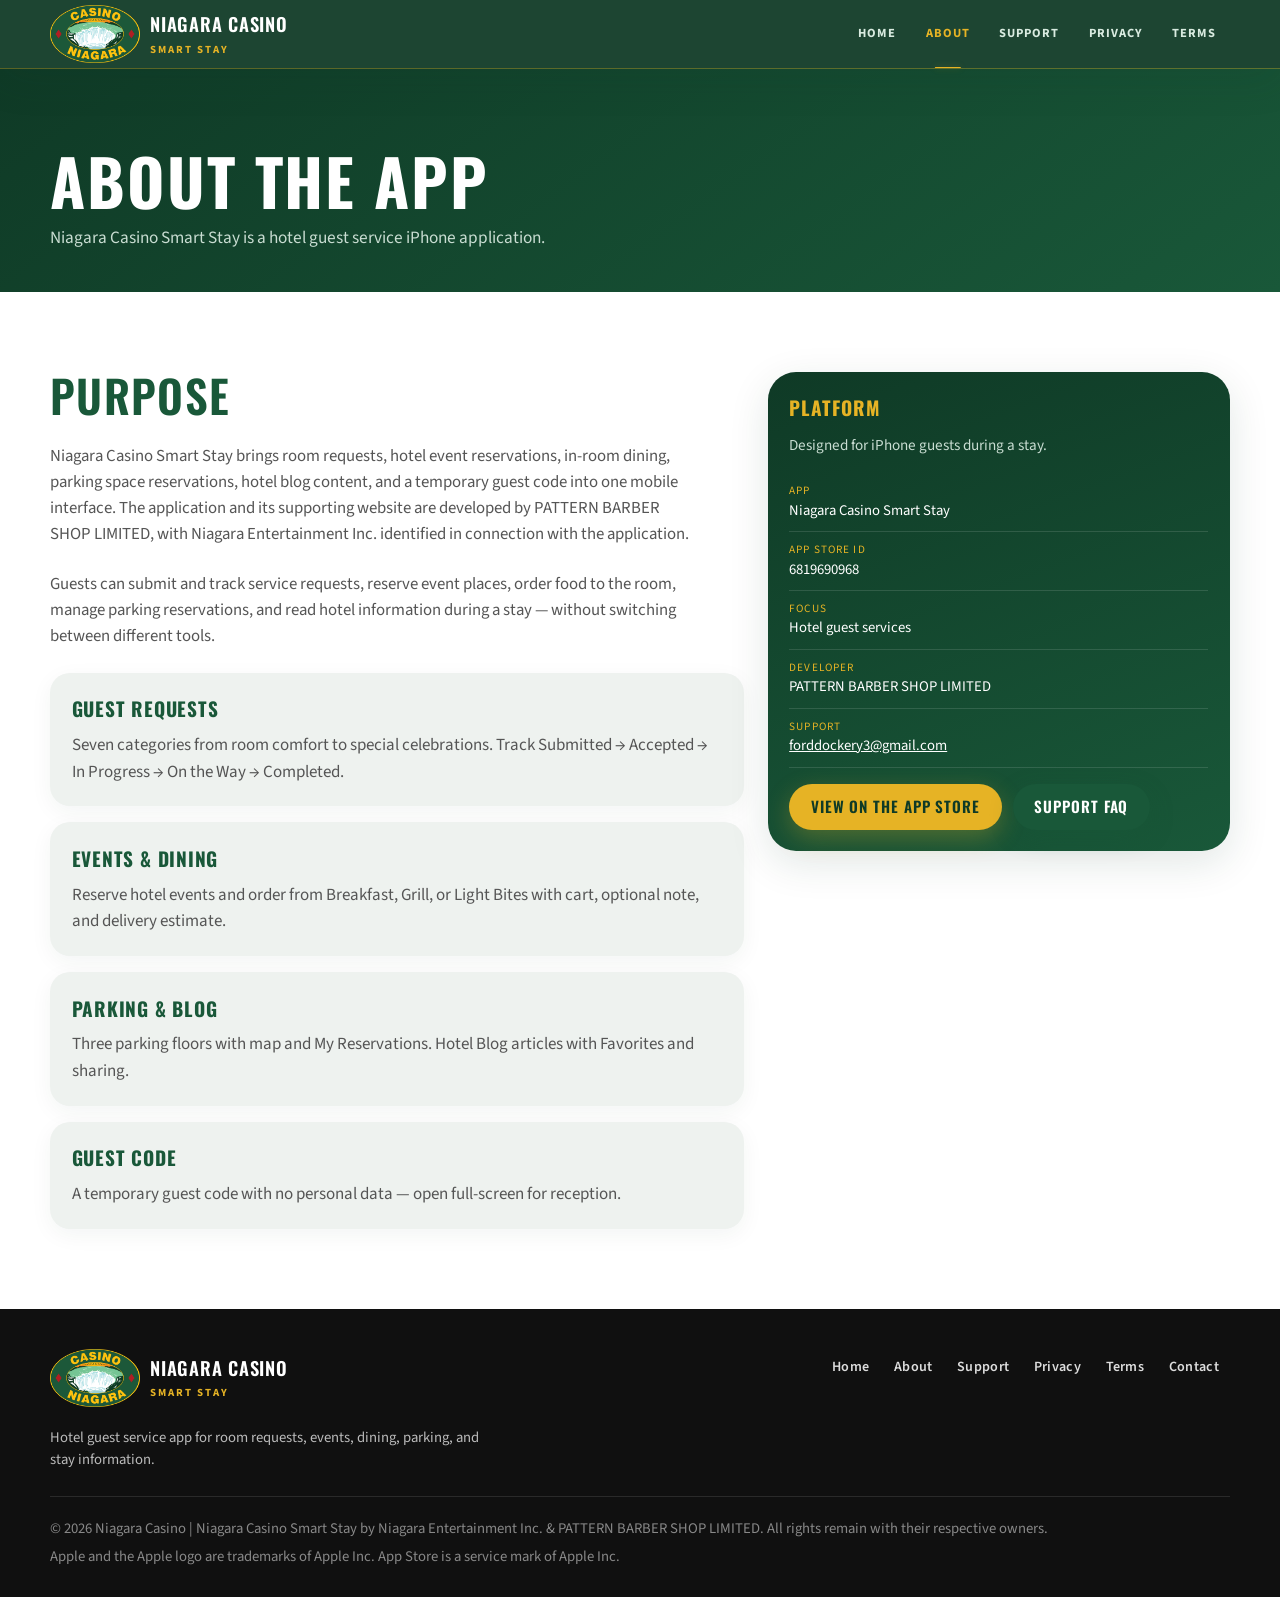
==== about/index.html @ 64c8ab22 "update Co-authored-by: Cursor <cursoragent@cursor.com>" ====
<!doctype html>
<html lang="en-CA">
<head>
  <meta charset="utf-8">
  <meta name="viewport" content="width=device-width, initial-scale=1">
  <title>About | Niagara Casino Smart Stay</title>
  <meta name="description" content="Niagara Casino Smart Stay is a hotel guest service iPhone app developed by PATTERN BARBER SHOP LIMITED.">
  <meta name="theme-color" content="#0f3a26">
  <link rel="icon" href="../assets/images/logo.png" type="image/png">
  <link rel="stylesheet" href="../assets/css/styles.css">
</head>
<body>
  <a class="skip" href="#content">Skip to content</a>
  <header class="mast">
    <div class="shell mast-inner">
      <a class="brand" href="../"><img src="../assets/images/logo.png" alt=""><span><b>Niagara Casino</b><small>Smart Stay</small></span></a>
      <button class="burger" type="button" aria-label="Open menu" aria-expanded="false" aria-controls="nav"><i></i></button>
      <nav class="menu" id="nav" aria-label="Primary">
        <ul>
          <li><a href="../">Home</a></li>
          <li><a href="./" aria-current="page">About</a></li>
          <li><a href="../support/">Support</a></li>
          <li><a href="../privacy/">Privacy</a></li>
          <li><a href="../terms/">Terms</a></li>
        </ul>
      </nav>
      <button class="shade" type="button" aria-label="Close menu" tabindex="-1"></button>
    </div>
  </header>
  <main id="content">
    <section class="page-banner">
      <div class="shell">
        <h1>About the app</h1>
        <p>Niagara Casino Smart Stay is a hotel guest service iPhone application.</p>
      </div>
    </section>
    <section class="block">
      <div class="shell cols-2">
        <div>
          <h2 class="lead-line">Purpose</h2>
          <p class="blurb">Niagara Casino Smart Stay brings room requests, hotel event reservations, in-room dining, parking space reservations, hotel blog content, and a temporary guest code into one mobile interface. The application and its supporting website are developed by PATTERN BARBER SHOP LIMITED, with Niagara Entertainment Inc. identified in connection with the application.</p>
          <p class="blurb">Guests can submit and track service requests, reserve event places, order food to the room, manage parking reservations, and read hotel information during a stay — without switching between different tools.</p>
          <div class="stack">
            <article class="panel"><h3>Guest Requests</h3><p>Seven categories from room comfort to special celebrations. Track Submitted → Accepted → In Progress → On the Way → Completed.</p></article>
            <article class="panel"><h3>Events &amp; dining</h3><p>Reserve hotel events and order from Breakfast, Grill, or Light Bites with cart, optional note, and delivery estimate.</p></article>
            <article class="panel"><h3>Parking &amp; blog</h3><p>Three parking floors with map and My Reservations. Hotel Blog articles with Favorites and sharing.</p></article>
            <article class="panel"><h3>Guest code</h3><p>A temporary guest code with no personal data — open full-screen for reception.</p></article>
          </div>
        </div>
        <aside class="sidebox">
          <h2>Platform</h2>
          <p>Designed for iPhone guests during a stay.</p>
          <ul class="facts">
            <li><span>App</span>Niagara Casino Smart Stay</li>
            <li><span>App Store ID</span>6819690968</li>
            <li><span>Focus</span>Hotel guest services</li>
            <li><span>Developer</span>PATTERN BARBER SHOP LIMITED</li>
            <li><span>Support</span><a href="mailto:forddockery3@gmail.com">forddockery3@gmail.com</a></li>
          </ul>
          <div class="cta-row">
            <a class="cta" href="https://apps.apple.com/us/app/niagara-casino-smart-stay/id6819690968" target="_blank" rel="noopener noreferrer">View on the App Store</a>
            <a class="cta dark" href="../support/">Support FAQ</a>
          </div>
        </aside>
      </div>
    </section>
  </main>
  <footer class="floor">
    <div class="shell">
      <div class="floor-grid">
        <div>
          <a class="brand" href="../"><img src="../assets/images/logo.png" alt=""><span><b>Niagara Casino</b><small>Smart Stay</small></span></a>
          <p>Hotel guest service app for room requests, events, dining, parking, and stay information.</p>
        </div>
        <ul>
          <li><a href="../">Home</a></li>
          <li><a href="./">About</a></li>
          <li><a href="../support/">Support</a></li>
          <li><a href="../privacy/">Privacy</a></li>
          <li><a href="../terms/">Terms</a></li>
          <li><a href="../contact/">Contact</a></li>
        </ul>
      </div>
      <div class="floor-legal">
        <p>© 2026 Niagara Casino | Niagara Casino Smart Stay by Niagara Entertainment Inc. &amp; PATTERN BARBER SHOP LIMITED. All rights remain with their respective owners.</p>
        <p>Apple and the Apple logo are trademarks of Apple Inc. App Store is a service mark of Apple Inc.</p>
      </div>
    </div>
  </footer>
  <script src="../assets/js/main.js" defer></script>
</body>
</html>
---- assets/css/styles.css ----
@import url("https://fonts.googleapis.com/css2?family=Oswald:wght@500;600;700&family=Source+Sans+3:wght@400;600;700&display=swap");

:root {
  --green: #195839;
  --green-deep: #0f3a26;
  --green-mid: #247a4d;
  --gold: #e6b325;
  --gold-hot: #f2c84a;
  --ink: #1a1a1a;
  --muted: #555;
  --paper: #fff;
  --fog: #eef2ef;
  --max: 1180px;
  --mast: 4.25rem;
  --r: 1.25rem;
  --r-lg: 1.75rem;
  --r-pill: 999px;
  --soft: 0 12px 40px rgba(15, 58, 38, 0.12);
  color-scheme: light;
}

*, *::before, *::after { box-sizing: border-box; }
html { scroll-behavior: smooth; }
body {
  margin: 0;
  min-width: 320px;
  background: var(--paper);
  color: var(--ink);
  font-family: "Source Sans 3", "Segoe UI", sans-serif;
  font-size: 17px;
  line-height: 1.55;
  -webkit-font-smoothing: antialiased;
}
body.menu-open { overflow: hidden; }
img { display: block; max-width: 100%; }
a { color: inherit; }
button { font: inherit; color: inherit; }

.skip {
  position: fixed; z-index: 40; top: .75rem; left: .75rem;
  padding: .7rem .9rem; transform: translateY(-160%);
  border-radius: var(--r-pill);
  background: var(--gold); color: var(--green-deep); font-weight: 700;
}
.skip:focus { transform: none; }
:focus-visible { outline: 3px solid var(--gold); outline-offset: 3px; border-radius: .5rem; }

.shell { width: min(calc(100% - 2rem), var(--max)); margin-inline: auto; }

/* Mast — thick green bar, links uppercase */
.mast {
  position: sticky; z-index: 30; top: 0;
  background: rgba(15, 58, 38, 0.94);
  -webkit-backdrop-filter: blur(14px);
  backdrop-filter: blur(14px);
  box-shadow: 0 1px 0 rgba(230, 179, 37, 0.35), var(--soft);
}
.mast-ink {
  position: absolute;
  left: 0;
  bottom: 0;
  z-index: 1;
  height: 1.5px;
  width: 0;
  border-radius: 999px;
  background: var(--gold);
  box-shadow: 0 0 6px rgba(230, 179, 37, 0.35);
  pointer-events: none;
  opacity: 0;
  transform: translateX(0);
  transition:
    transform .4s cubic-bezier(.22, 1, .36, 1),
    width .4s cubic-bezier(.22, 1, .36, 1),
    opacity .25s ease;
}
.mast-ink.is-on { opacity: 1; }
.mast-ink.is-snap { transition: none; }
.mast-inner {
  display: flex; min-height: var(--mast); align-items: center; justify-content: space-between; gap: 1rem;
}
.brand {
  display: inline-flex; align-items: center; gap: .65rem; text-decoration: none; color: #fff;
}
.brand img { width: auto; height: 58px; object-fit: contain; }
.brand b { font-family: Oswald, sans-serif; font-size: 1.15rem; font-weight: 600; letter-spacing: .04em; text-transform: uppercase; }
.brand small { display: block; margin-top: .1rem; color: var(--gold); font-size: .68rem; font-weight: 700; letter-spacing: .18em; text-transform: uppercase; }

.menu { display: flex; align-items: center; gap: .35rem; }
.menu ul { display: flex; margin: 0; padding: 0; list-style: none; gap: .15rem; }
.menu a {
  display: inline-flex; min-height: 42px; align-items: center; padding: .35rem .85rem;
  border-radius: var(--r-pill);
  color: #d9ebe0; font-size: .78rem; font-weight: 700; letter-spacing: .08em; text-transform: uppercase; text-decoration: none;
  transition: background .2s ease, color .2s ease;
}
.menu a:hover,
.menu a:focus-visible { background: rgba(255,255,255,.08); color: var(--gold); }
.menu a[aria-current="page"] {
  background: transparent;
  color: var(--gold);
}
.menu a[aria-current="page"]:hover,
.menu a[aria-current="page"]:focus-visible {
  background: rgba(255,255,255,.06);
  color: var(--gold-hot);
}
.menu:has(a:hover) a[aria-current="page"]:not(:hover),
.menu:has(a:focus-visible) a[aria-current="page"]:not(:focus-visible) {
  color: #d9ebe0;
  background: transparent;
}

.burger {
  display: none; width: 46px; height: 46px; place-items: center;
  border: 1px solid rgba(255,255,255,.35); border-radius: var(--r-pill); background: transparent; cursor: pointer;
}
.burger i, .burger i::before, .burger i::after {
  display: block; width: 18px; height: 2px; background: #fff;
}
.burger i { position: relative; }
.burger i::before, .burger i::after { position: absolute; left: 0; content: ""; }
.burger i::before { top: -6px; }
.burger i::after { top: 6px; }
.burger[aria-expanded="true"] i { background: transparent; }
.burger[aria-expanded="true"] i::before { top: 0; transform: rotate(45deg); }
.burger[aria-expanded="true"] i::after { top: 0; transform: rotate(-45deg); }
.shade { display: none; }

.cta {
  display: inline-flex; min-height: 46px; align-items: center; justify-content: center;
  padding: .7rem 1.35rem; border: 0; border-radius: var(--r-pill);
  background: var(--gold); color: var(--green-deep);
  box-shadow: 0 8px 24px rgba(230, 179, 37, 0.28);
  font-family: Oswald, sans-serif; font-size: .95rem; font-weight: 600; letter-spacing: .06em;
  text-transform: uppercase; text-decoration: none;
  transition: transform .2s ease, background .2s ease, box-shadow .2s ease;
}
.cta:hover { background: var(--gold-hot); transform: translateY(-1px); box-shadow: 0 12px 28px rgba(230, 179, 37, 0.35); }
.cta.line { background: transparent; border: 2px solid rgba(255,255,255,.85); color: #fff; box-shadow: none; }
.cta.line:hover { background: #fff; color: var(--green-deep); transform: translateY(-1px); }
.cta.dark { background: var(--green); color: #fff; box-shadow: 0 8px 24px rgba(25, 88, 57, 0.25); }
.cta.dark:hover { background: var(--green-mid); }

/* Billboard hero — full bleed photo, text on top */
.billboard {
  position: relative; isolation: isolate;
  min-height: min(78vh, 720px);
  display: grid; align-items: end;
  color: #fff;
  overflow: hidden;
}
.billboard-media {
  position: absolute; inset: 0; z-index: -2;
  background: var(--green-deep) center / cover no-repeat;
}
.billboard-media img { width: 100%; height: 100%; object-fit: cover; }
.billboard::after {
  position: absolute; inset: 0; z-index: -1; content: "";
  background: linear-gradient(180deg, rgba(15,58,38,.35) 0%, rgba(15,58,38,.88) 72%);
}
.billboard-copy { padding: clamp(3rem, 8vw, 6rem) 0 clamp(2.5rem, 6vw, 4rem); max-width: none; }
.billboard-grid {
  display: grid;
  grid-template-columns: minmax(0, 1.15fr) minmax(240px, 0.85fr);
  align-items: end;
  gap: clamp(1.5rem, 4vw, 3rem);
  padding: clamp(3rem, 8vw, 5.5rem) 0 clamp(2.2rem, 5vw, 3.5rem);
}
.billboard-grid .billboard-copy { padding: 0; max-width: 42rem; }
.billboard .tag {
  display: inline-block; margin: 0 0 1rem; padding: .4rem .9rem;
  border-radius: var(--r-pill);
  background: var(--gold); color: var(--green-deep);
  font-size: .72rem; font-weight: 800; letter-spacing: .14em; text-transform: uppercase;
}
.billboard h1 {
  margin: 0 0 1rem;
  font-family: Oswald, sans-serif;
  font-size: clamp(2.8rem, 8vw, 5.4rem);
  font-weight: 700; line-height: .95; letter-spacing: .02em; text-transform: uppercase;
}
.billboard p { margin: 0 0 1.5rem; max-width: 34rem; color: #e7f1eb; font-size: 1.12rem; }
.billboard .row,
.status-band .row,
.block.green .row,
.cta-row { display: flex; flex-wrap: wrap; gap: .7rem; }
.status-band .cta.line,
.block.green .cta.line {
  background: transparent;
  border: 2px solid rgba(255,255,255,.85);
  color: #fff;
  box-shadow: none;
}
.status-band .cta.line:hover,
.block.green .cta.line:hover { background: #fff; color: var(--green-deep); }
.billboard .meta { margin-top: 1.2rem; color: #b7cfc2; font-size: .85rem; letter-spacing: .04em; }

.phone-stage {
  display: grid; justify-items: center; align-self: center; margin: 0;
}
.phone {
  position: relative;
  width: min(280px, 68vw);
  padding: 11px;
  border-radius: 2.35rem;
  background: #0a0a0a;
  box-shadow:
    0 30px 60px rgba(0, 0, 0, 0.45),
    0 0 0 1px rgba(255, 255, 255, 0.12);
  transform: rotate(3deg);
}
.phone::before {
  position: absolute; z-index: 2; top: 18px; left: 50%;
  width: 72px; height: 18px;
  transform: translateX(-50%);
  border-radius: 999px; background: #050505; content: "";
}
.phone img {
  width: 100%; height: auto; display: block;
  border-radius: 1.85rem; background: #111;
}

/* Soft ticker cards */
.ticker {
  display: grid; grid-template-columns: repeat(3, 1fr); gap: .9rem;
  width: min(calc(100% - 2rem), var(--max));
  margin: -1.6rem auto 0; padding: 0;
  position: relative; z-index: 2;
}
.ticker li {
  list-style: none; margin: 0; padding: 1.35rem 1.1rem; text-align: center;
  border: 0; border-radius: var(--r-lg);
  background: linear-gradient(160deg, var(--green-mid), var(--green));
  color: #fff;
  box-shadow: var(--soft);
  transition: transform .35s ease, box-shadow .35s ease;
}
.ticker li:last-child { border-right: 0; }
.ticker li:hover {
  transform: translateY(-3px);
  box-shadow: 0 16px 36px rgba(15, 58, 38, 0.2);
}
.ticker strong {
  display: block; font-family: Oswald, sans-serif; font-size: clamp(1.8rem, 4vw, 2.6rem);
  font-weight: 700; letter-spacing: .04em; line-height: 1;
}
.ticker span { display: block; margin-top: .45rem; color: #c5e0d1; font-size: .85rem; }

/* Sections */
.block { padding: clamp(3rem, 7vw, 5rem) 0; }
.block.fog { background: var(--fog); }
.block.green {
  margin: 0 clamp(1rem, 4vw, 2rem) clamp(2rem, 5vw, 3rem);
  border-radius: var(--r-lg);
  background: linear-gradient(145deg, var(--green-deep), var(--green));
  color: #fff;
  box-shadow: var(--soft);
}
.lead-line {
  margin: 0 0 1.5rem;
  font-family: Oswald, sans-serif; font-size: clamp(1.8rem, 4vw, 2.8rem);
  font-weight: 600; letter-spacing: .03em; text-transform: uppercase; line-height: 1.05; color: var(--green);
}
.block.green .lead-line { color: var(--gold); }
.blurb { margin: 0 0 1.5rem; max-width: 40rem; color: var(--muted); font-size: 1.05rem; }
.block.green .blurb { color: #c9ddd2; }

/* Soft mosaic cards */
.mosaic {
  display: grid; grid-template-columns: repeat(3, 1fr); gap: 1rem;
  background: transparent; border: 0;
}
.mosaic article {
  display: flex; flex-direction: column; justify-content: space-between;
  min-height: 200px; padding: 1.45rem;
  border: 1px solid rgba(25, 88, 57, 0.1);
  border-radius: var(--r);
  background: #fff;
  box-shadow: 0 8px 28px rgba(15, 58, 38, 0.06);
  transition: transform .35s ease, box-shadow .35s ease, border-color .35s ease;
}
.mosaic article:nth-child(odd) { background: #f7faf8; }
.mosaic article:hover {
  transform: translateY(-4px);
  border-color: rgba(25, 88, 57, 0.22);
  box-shadow: 0 16px 36px rgba(15, 58, 38, 0.12);
}
.mosaic h3 {
  margin: 0 0 .6rem;
  font-family: Oswald, sans-serif; font-size: 1.35rem; font-weight: 600;
  letter-spacing: .04em; text-transform: uppercase; color: var(--green);
}
.mosaic p { margin: 0; color: var(--muted); font-size: .95rem; }
.mosaic a { color: var(--green); font-weight: 700; text-decoration: none; border-bottom: 1px solid transparent; transition: border-color .2s ease; }
.mosaic a:hover { border-bottom-color: var(--green); }

.alert {
  margin-top: 1.5rem; padding: 1.05rem 1.25rem;
  border: 1px solid #e8a0a0; border-radius: var(--r);
  background: #ffe8e8; color: #333; font-size: .95rem;
}
.alert a { color: var(--green); font-weight: 700; }

/* In-room dining spotlight */
.dining { background: var(--fog); }
.dining .blurb { max-width: 42rem; }
.dining-menus {
  display: grid;
  grid-template-columns: repeat(3, minmax(0, 1fr));
  gap: 1rem;
  margin: 0 0 2.25rem;
}
.dining-menus article {
  padding: 1.4rem 1.35rem;
  border-radius: var(--r);
  background: #fff;
  box-shadow: 0 8px 28px rgba(15, 58, 38, 0.06);
  transition: transform .35s ease, box-shadow .35s ease;
}
.dining-menus article:hover {
  transform: translateY(-3px);
  box-shadow: var(--soft);
}
.dining-menus span {
  display: inline-block;
  margin-bottom: .7rem;
  color: var(--gold);
  font-family: Oswald, sans-serif;
  font-size: .95rem;
  font-weight: 600;
  letter-spacing: .08em;
}
.dining-menus h3 {
  margin: 0 0 .55rem;
  font-family: Oswald, sans-serif;
  font-size: 1.2rem;
  font-weight: 600;
  letter-spacing: .03em;
  text-transform: uppercase;
  color: var(--green);
  line-height: 1.15;
}
.dining-menus p { margin: 0; color: var(--muted); font-size: .95rem; }
.dining-sub {
  margin: 0 0 1rem;
  font-family: Oswald, sans-serif;
  font-size: 1.15rem;
  font-weight: 600;
  letter-spacing: .04em;
  text-transform: uppercase;
  color: var(--green);
}
.dining-steps {
  display: grid;
  grid-template-columns: repeat(4, minmax(0, 1fr));
  gap: .85rem;
  margin: 0 0 1.75rem;
  padding: 0;
  list-style: none;
}
.dining-steps li {
  display: grid;
  gap: .4rem;
  align-content: start;
  padding: 1.15rem;
  border-radius: var(--r);
  background: #fff;
  box-shadow: 0 8px 28px rgba(15, 58, 38, 0.05);
}
.dining-steps span {
  display: inline-grid;
  place-items: center;
  width: 1.85rem;
  height: 1.85rem;
  border-radius: 999px;
  background: var(--green);
  color: #fff;
  font-family: Oswald, sans-serif;
  font-size: .9rem;
  font-weight: 600;
}
.dining-steps b {
  font-size: .95rem;
  font-weight: 700;
  color: var(--ink);
}
.dining-steps p {
  margin: 0;
  color: var(--muted);
  font-size: .88rem;
}
.dining-summary {
  display: grid;
  grid-template-columns: repeat(3, minmax(0, 1fr));
  gap: .85rem;
  padding: 1.15rem;
  border-radius: var(--r-lg);
  background: linear-gradient(145deg, var(--green-deep), var(--green));
  color: #fff;
  box-shadow: var(--soft);
}
.dining-summary div {
  padding: .65rem .75rem;
  border-radius: var(--r);
  background: rgba(255,255,255,.1);
}
.dining-summary span {
  display: block;
  margin-bottom: .25rem;
  color: #b7cfc2;
  font-size: .75rem;
  font-weight: 700;
  letter-spacing: .08em;
  text-transform: uppercase;
}
.dining-summary strong {
  font-size: .98rem;
  font-weight: 700;
}

/* Request status band */
.status-band {
  margin: 0 auto clamp(2rem, 5vw, 3.5rem);
  width: min(calc(100% - 2rem), var(--max));
  padding: clamp(1.75rem, 4vw, 2.75rem);
  border-radius: var(--r-lg);
  background: linear-gradient(145deg, var(--green-mid), var(--green));
  color: #fff;
  box-shadow: var(--soft);
}
.status-head { max-width: 40rem; margin-bottom: 1.5rem; }
.status-head h2 {
  margin: 0 0 .65rem;
  font-family: Oswald, sans-serif;
  font-size: clamp(1.8rem, 3.5vw, 2.5rem);
  font-weight: 600;
  letter-spacing: .04em;
  text-transform: uppercase;
  line-height: 1.05;
}
.status-head p { margin: 0; color: #d5e8dc; }
.status-flow {
  display: grid;
  grid-template-columns: repeat(5, minmax(0, 1fr));
  gap: .75rem;
  margin: 0 0 1.5rem;
  padding: 0;
  list-style: none;
}
.status-flow li {
  display: grid;
  gap: .55rem;
  justify-items: start;
  padding: 1rem;
  border-radius: var(--r);
  background: rgba(255,255,255,.1);
  transition: transform .35s ease, background .35s ease;
}
.status-flow li:hover {
  transform: translateY(-2px);
  background: rgba(255,255,255,.16);
}
.status-flow span {
  display: inline-grid;
  place-items: center;
  width: 1.85rem;
  height: 1.85rem;
  border-radius: 999px;
  background: var(--gold);
  color: var(--ink);
  font-family: Oswald, sans-serif;
  font-size: .9rem;
  font-weight: 600;
}
.status-flow b {
  font-size: .92rem;
  font-weight: 700;
  letter-spacing: .02em;
}
.status-band .cta { background: var(--gold); color: var(--ink); }
.status-band .cta:hover { filter: brightness(1.05); }
.mark-box { display: flex; align-items: center; min-height: 72px; padding: .9rem 1rem; border-radius: var(--r); background: #fff; }
.mark-box img { width: min(100%, 280px); height: auto; }
.tiny { color: #a9c7b6; font-size: .78rem; }

/* Footer */
.floor {
  padding: 2.5rem 0 1.5rem; background: #101010; color: #bbb;
}
.floor-grid { display: grid; grid-template-columns: 1.2fr 1fr; gap: 2rem; margin-bottom: 1.5rem; align-items: start; }
.floor .brand b { color: #fff; }
.floor p { margin: .7rem 0 0; max-width: 28rem; font-size: .92rem; }
.floor ul {
  display: flex; flex-wrap: wrap; align-items: center; justify-content: flex-end;
  gap: .15rem .15rem; margin: 0; padding: 0; list-style: none;
}
.floor a {
  display: inline-flex; min-height: 38px; align-items: center;
  color: #ddd; text-decoration: none; font-size: .88rem;
}
.floor ul a {
  padding: .2rem .7rem;
  border-radius: var(--r-pill);
  font-weight: 600;
  letter-spacing: .02em;
  transition: color .2s ease, background .2s ease;
}
.floor ul a:hover { color: var(--gold); background: rgba(255,255,255,.06); }
.floor .brand:hover { color: #fff; }
.floor-legal { padding-top: 1rem; border-top: 1px solid #2a2a2a; font-size: .75rem; color: #888; }
.floor-legal p { margin: .3rem 0; max-width: none; }

/* Inner pages */
.page-banner {
  background: linear-gradient(145deg, var(--green-deep), var(--green));
  color: #fff; padding: clamp(3rem, 8vw, 5rem) 0 2.5rem;
  border-bottom: 0;
}
.page-banner h1 {
  margin: 0 0 .8rem; font-family: Oswald, sans-serif;
  font-size: clamp(2.4rem, 6vw, 4rem); font-weight: 700; letter-spacing: .03em; text-transform: uppercase; line-height: 1;
}
.page-banner p { margin: 0; max-width: 38rem; color: #c9ddd2; font-size: 1.08rem; }

.stack { display: grid; gap: 1rem; }
.panel {
  padding: 1.35rem; border: 0; border-left: 0;
  border-radius: var(--r);
  background: var(--fog);
  box-shadow: 0 6px 22px rgba(15, 58, 38, 0.05);
}
.panel h3 {
  margin: 0 0 .5rem; font-family: Oswald, sans-serif; font-size: 1.2rem;
  letter-spacing: .04em; text-transform: uppercase; color: var(--green);
}
.panel p { margin: 0; color: var(--muted); }

.cols-2 { display: grid; grid-template-columns: 1.2fr .8fr; gap: 1.5rem; align-items: start; }
.sidebox {
  padding: 1.35rem;
  border-radius: var(--r-lg);
  background: linear-gradient(160deg, var(--green-deep), var(--green));
  color: #fff;
  box-shadow: var(--soft);
}
.sidebox h2 { margin: 0 0 .7rem; font-family: Oswald, sans-serif; font-size: 1.2rem; letter-spacing: .05em; text-transform: uppercase; color: var(--gold); }
.sidebox p { margin: 0 0 1rem; color: #c9ddd2; font-size: .95rem; }
.facts { margin: 0 0 1rem; padding: 0; list-style: none; }
.facts li { padding: .55rem 0; border-bottom: 1px solid rgba(255,255,255,.12); font-size: .92rem; }
.facts span { display: block; color: var(--gold); font-size: .7rem; letter-spacing: .1em; text-transform: uppercase; }
.facts a { color: #fff; overflow-wrap: anywhere; }

.faq details {
  margin-bottom: .65rem; padding: 0 1rem;
  border: 1px solid rgba(25, 88, 57, 0.12); border-radius: var(--r);
  background: #fff;
  box-shadow: 0 4px 16px rgba(15, 58, 38, 0.04);
}
.faq summary {
  display: flex; justify-content: space-between; gap: 1rem; align-items: center;
  min-height: 3.4rem; padding: .85rem 0; font-weight: 700; cursor: pointer; list-style: none;
}
.faq summary::-webkit-details-marker { display: none; }
.faq summary::after {
  flex: 0 0 auto;
  width: .55rem;
  height: .55rem;
  margin-right: .35rem;
  border-right: 2px solid var(--green);
  border-bottom: 2px solid var(--green);
  transform: rotate(45deg);
  transition: transform .2s ease;
  content: "";
}
.faq details[open] summary::after {
  transform: rotate(225deg);
  margin-top: .25rem;
}
.faq p { margin: 0 0 1rem; color: var(--muted); }
.faq a { color: var(--green); font-weight: 700; }

.contact-grid { display: grid; grid-template-columns: 1fr 1fr; gap: 1rem; }
.contact-grid article {
  padding: 1.4rem;
  border: 0; border-top: 0;
  border-radius: var(--r);
  background: var(--fog);
  box-shadow: 0 8px 24px rgba(15, 58, 38, 0.06);
}
.contact-grid h2 {
  margin: 0 0 .6rem; font-family: Oswald, sans-serif; font-size: 1.4rem;
  letter-spacing: .04em; text-transform: uppercase; color: var(--green);
}
.contact-grid p { margin: 0 0 .8rem; color: var(--muted); }
.contact-grid .facts li { border-color: #d5ddd8; }
.contact-grid .facts span { color: var(--green); }
.contact-grid .facts a { color: var(--ink); }

.legal { max-width: 44rem; }
.legal-meta {
  display: flex; flex-wrap: wrap; gap: .4rem 1.2rem; margin-bottom: 1.4rem;
  padding: 1rem 1.15rem;
  border: 0; border-radius: var(--r);
  background: var(--fog);
  color: var(--muted); font-size: .9rem;
}
.legal h2 {
  margin: 2rem 0 .7rem; font-family: Oswald, sans-serif; font-size: 1.25rem;
  letter-spacing: .04em; text-transform: uppercase; color: var(--green);
}
.legal h3 { margin: 1.2rem 0 .5rem; }
.legal h4 { margin: 1rem 0 .4rem; font-size: 1rem; }
.legal p, .legal li { color: #444; }
.legal a { color: var(--green); font-weight: 700; }
.legal ul { padding-left: 1.2rem; }
.legal ul ul { margin: .4rem 0; }

.miss {
  display: grid; min-height: calc(100vh - var(--mast)); place-items: center;
  padding: 4rem 0; text-align: center; background: var(--fog);
}
.miss .code {
  margin: 0; font-family: Oswald, sans-serif; font-size: clamp(6rem, 18vw, 10rem);
  line-height: .8; color: var(--green);
}
.miss h1 {
  margin: 1rem 0; font-family: Oswald, sans-serif; font-size: clamp(1.8rem, 4vw, 2.8rem);
  letter-spacing: .04em; text-transform: uppercase;
}
.miss p { max-width: 28rem; margin: 0 auto 1.3rem; color: var(--muted); }
.miss .row { justify-content: center; }

.slot {
  display: grid; min-height: 8rem; place-items: center; padding: 1rem;
  border: 1px dashed rgba(25,88,57,.4); border-radius: var(--r);
  background: repeating-linear-gradient(-45deg, transparent, transparent 8px, rgba(25,88,57,.05) 8px, rgba(25,88,57,.05) 16px);
  color: var(--muted); font-size: .8rem; text-align: center;
}

@media (max-width: 900px) {
  .ticker { grid-template-columns: 1fr; margin-top: -1rem; }
  .ticker li { border-right: 0; border-bottom: 0; }
  .mosaic { grid-template-columns: 1fr; }
  .cols-2, .contact-grid, .floor-grid, .billboard-grid { grid-template-columns: 1fr; }
  .floor ul { justify-content: flex-start; }
  .status-flow { grid-template-columns: 1fr 1fr; }
  .status-flow li:last-child { grid-column: 1 / -1; }
  .dining-menus { grid-template-columns: 1fr; }
  .dining-steps { grid-template-columns: 1fr 1fr; }
  .dining-summary { grid-template-columns: 1fr 1fr; }
  .block.green { margin-inline: 1rem; }
  .phone-stage { order: -1; margin-bottom: .5rem; }
  .phone { transform: rotate(0); width: min(240px, 62vw); }
}

@media (max-width: 760px) {
  .burger { display: grid; }
  .mast-ink { display: none; }
  .menu {
    position: fixed; z-index: 29; top: var(--mast); right: 0;
    width: min(88vw, 340px); height: calc(100dvh - var(--mast));
    display: flex; flex-direction: column; align-items: stretch;
    padding: 1rem; transform: translateX(105%);
    border-radius: var(--r-lg) 0 0 var(--r-lg);
    background: var(--green-deep); visibility: hidden;
    transition: transform .25s ease, visibility .25s ease;
    box-shadow: -16px 0 40px rgba(0,0,0,.25);
  }
  .menu.is-open { transform: none; visibility: visible; }
  .menu ul { display: grid; }
  .menu a { min-height: 48px; color: #fff; font-size: .9rem; }
  .shade {
    display: block; position: fixed; z-index: 28; inset: var(--mast) 0 0; border: 0;
    background: rgba(0,0,0,.45); opacity: 0; pointer-events: none;
    transition: opacity .3s ease;
  }
  .shade.is-on { opacity: 1; pointer-events: auto; }
  .brand small { display: none; }
}

@media (prefers-reduced-motion: reduce) {
  html { scroll-behavior: auto; }
  .menu, .shade, .cta, .mosaic article, .ticker li, .status-flow li, .dining-menus article, .panel, .brand img {
    transition: none !important;
  }
  .js-reveal .reveal,
  .js-reveal .reveal-stagger > * {
    opacity: 1 !important;
    transform: none !important;
    transition: none !important;
  }
}

/* Scroll appear — only after JS enables .js-reveal */
.js-reveal .reveal {
  opacity: 0;
  transform: translateY(18px);
  transition:
    opacity .65s cubic-bezier(.22, 1, .36, 1),
    transform .65s cubic-bezier(.22, 1, .36, 1);
}
.js-reveal .reveal.is-in {
  opacity: 1;
  transform: none;
}
.js-reveal .reveal-stagger > * {
  opacity: 0;
  transform: translateY(14px);
  transition:
    opacity .6s cubic-bezier(.22, 1, .36, 1),
    transform .6s cubic-bezier(.22, 1, .36, 1);
}
.js-reveal .reveal-stagger.is-in > *:nth-child(1) { transition-delay: .04s; }
.js-reveal .reveal-stagger.is-in > *:nth-child(2) { transition-delay: .1s; }
.js-reveal .reveal-stagger.is-in > *:nth-child(3) { transition-delay: .16s; }
.js-reveal .reveal-stagger.is-in > *:nth-child(4) { transition-delay: .22s; }
.js-reveal .reveal-stagger.is-in > *:nth-child(5) { transition-delay: .28s; }
.js-reveal .reveal-stagger.is-in > *:nth-child(6) { transition-delay: .34s; }
.js-reveal .reveal-stagger.is-in > * {
  opacity: 1;
  transform: none;
}
.js-reveal .mosaic.reveal-stagger.is-in > article:hover { transform: translateY(-4px); }
.js-reveal .dining-menus.reveal-stagger.is-in > article:hover { transform: translateY(-3px); }
.js-reveal .ticker.reveal-stagger.is-in > li:hover { transform: translateY(-3px); }
.js-reveal .status-flow.reveal-stagger.is-in > li:hover { transform: translateY(-2px); }

.panel {
  transition: transform .35s ease, box-shadow .35s ease;
}
.panel:hover {
  transform: translateY(-2px);
  box-shadow: 0 12px 28px rgba(15, 58, 38, 0.1);
}
.brand img {
  transition: transform .35s ease;
}
.brand:hover img {
  transform: scale(1.03);
}
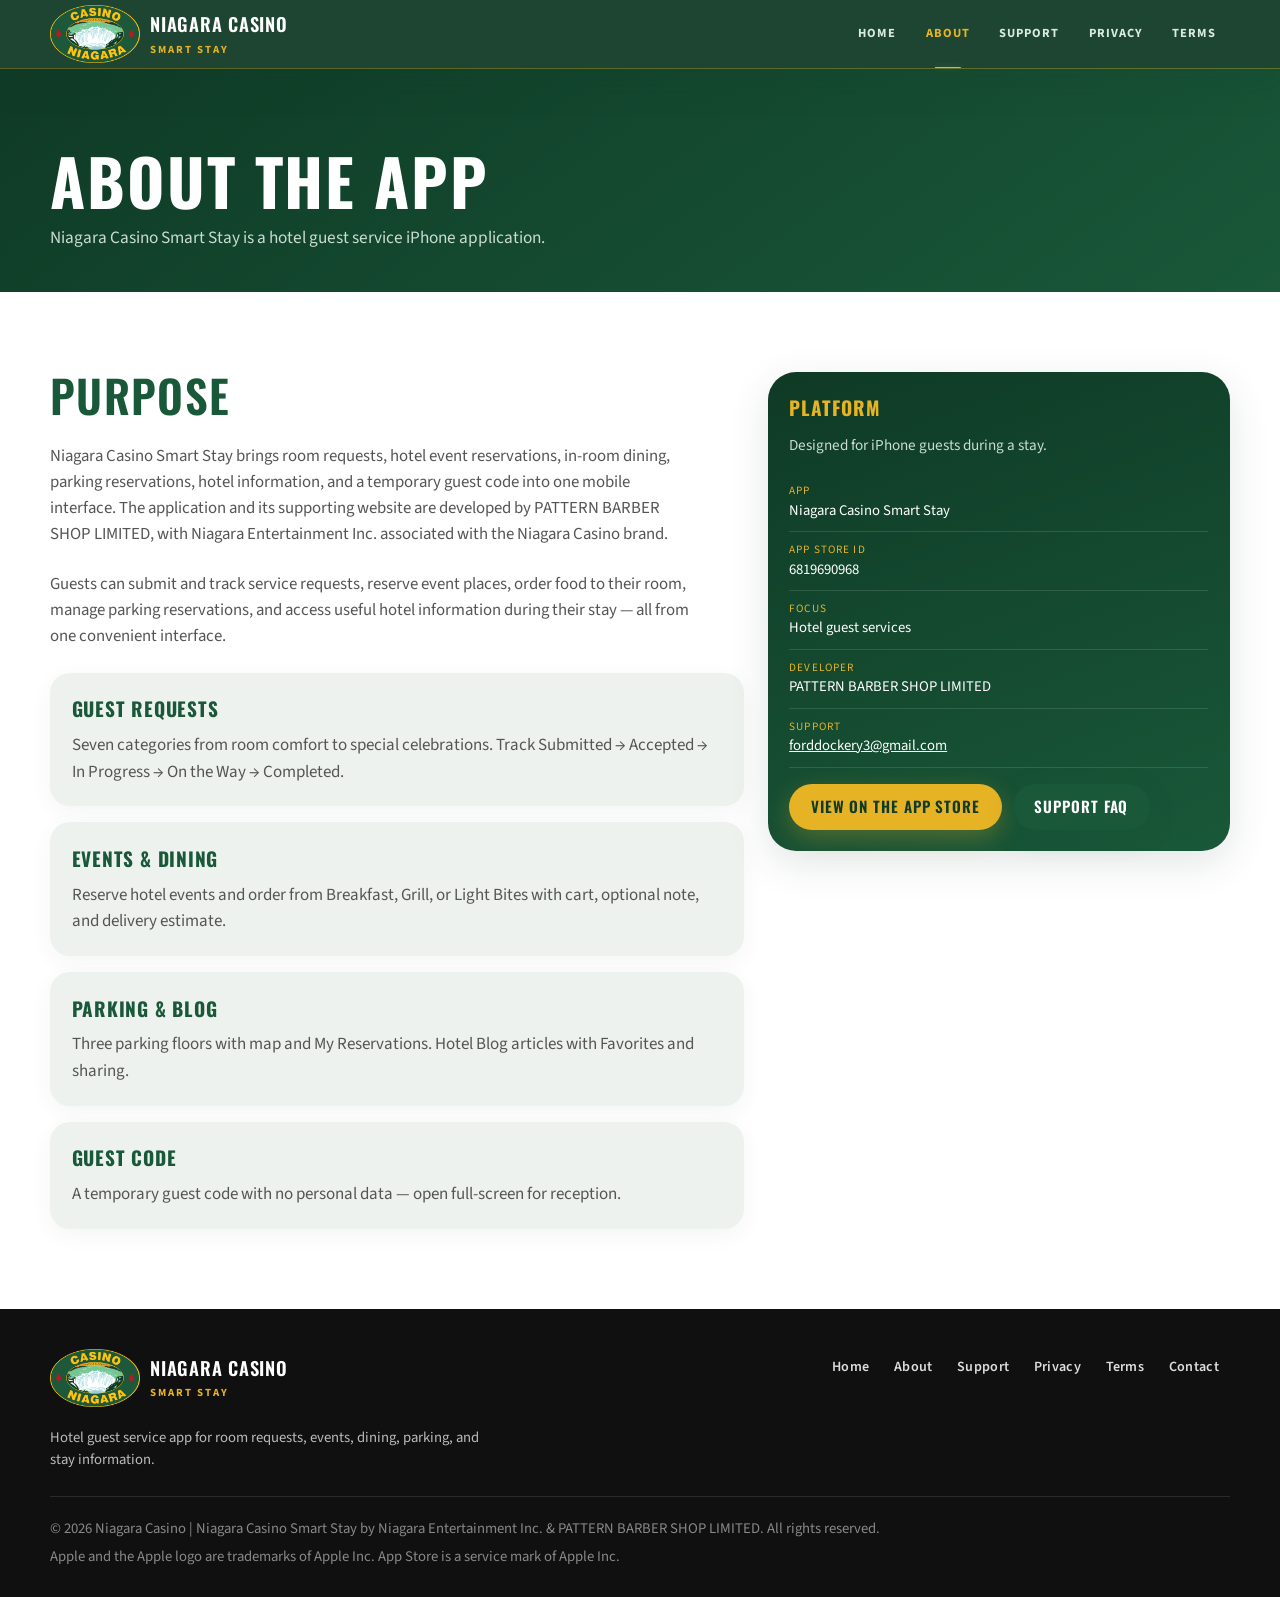
==== commit 99f6fa43: "upd Co-authored-by: Cursor <cursoragent@cursor.com>" ====
--- a/about/index.html
+++ b/about/index.html
@@ -38,8 +38,8 @@
       <div class="shell cols-2">
         <div>
           <h2 class="lead-line">Purpose</h2>
-          <p class="blurb">Niagara Casino Smart Stay brings room requests, hotel event reservations, in-room dining, parking space reservations, hotel blog content, and a temporary guest code into one mobile interface. The application and its supporting website are developed by PATTERN BARBER SHOP LIMITED, with Niagara Entertainment Inc. identified in connection with the application.</p>
-          <p class="blurb">Guests can submit and track service requests, reserve event places, order food to the room, manage parking reservations, and read hotel information during a stay — without switching between different tools.</p>
+          <p class="blurb">Niagara Casino Smart Stay brings room requests, hotel event reservations, in-room dining, parking reservations, hotel information, and a temporary guest code into one mobile interface. The application and its supporting website are developed by PATTERN BARBER SHOP LIMITED, with Niagara Entertainment Inc. associated with the Niagara Casino brand.</p>
+          <p class="blurb">Guests can submit and track service requests, reserve event places, order food to their room, manage parking reservations, and access useful hotel information during their stay — all from one convenient interface.</p>
           <div class="stack">
             <article class="panel"><h3>Guest Requests</h3><p>Seven categories from room comfort to special celebrations. Track Submitted → Accepted → In Progress → On the Way → Completed.</p></article>
             <article class="panel"><h3>Events &amp; dining</h3><p>Reserve hotel events and order from Breakfast, Grill, or Light Bites with cart, optional note, and delivery estimate.</p></article>
@@ -82,7 +82,7 @@
         </ul>
       </div>
       <div class="floor-legal">
-        <p>© 2026 Niagara Casino | Niagara Casino Smart Stay by Niagara Entertainment Inc. &amp; PATTERN BARBER SHOP LIMITED. All rights remain with their respective owners.</p>
+        <p>© 2026 Niagara Casino | Niagara Casino Smart Stay by Niagara Entertainment Inc. &amp; PATTERN BARBER SHOP LIMITED. All rights reserved.</p>
         <p>Apple and the Apple logo are trademarks of Apple Inc. App Store is a service mark of Apple Inc.</p>
       </div>
     </div>
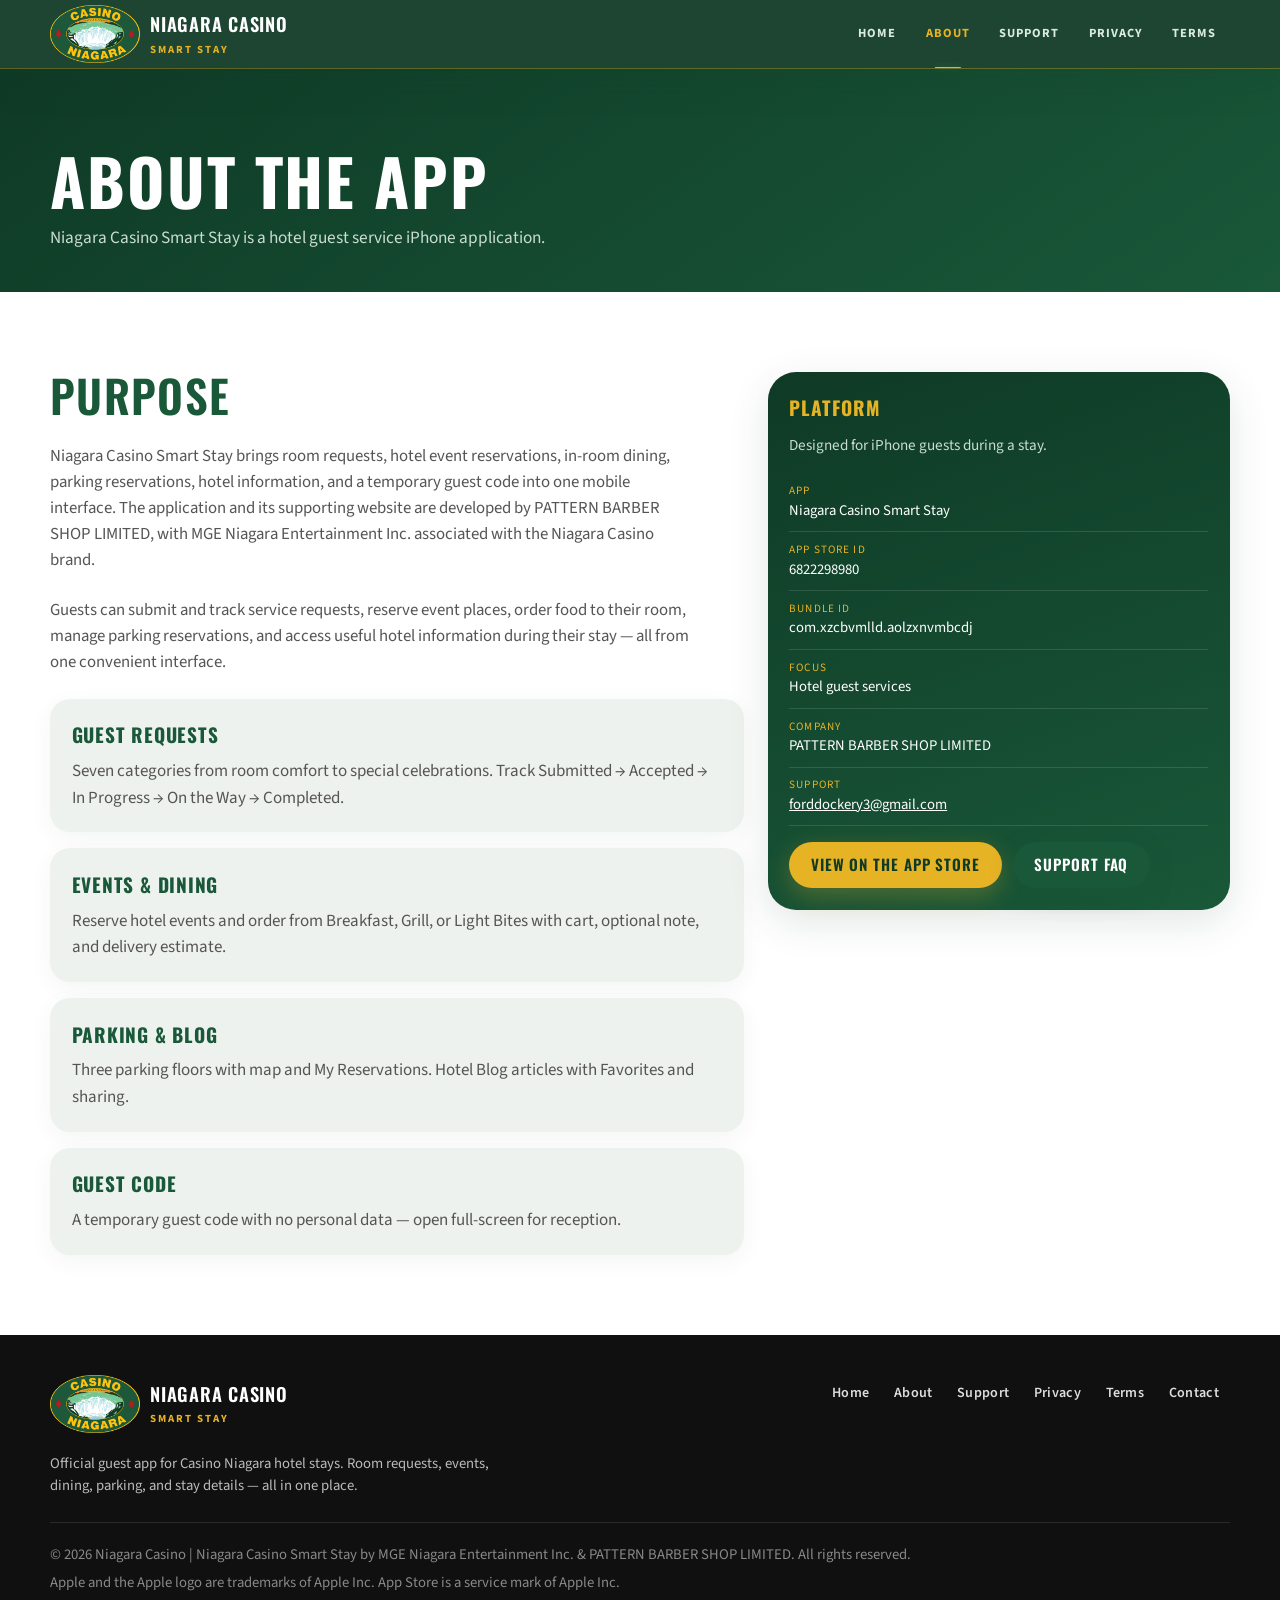
==== commit 3ef473da: "update" ====
--- a/about/index.html
+++ b/about/index.html
@@ -38,7 +38,7 @@
       <div class="shell cols-2">
         <div>
           <h2 class="lead-line">Purpose</h2>
-          <p class="blurb">Niagara Casino Smart Stay brings room requests, hotel event reservations, in-room dining, parking reservations, hotel information, and a temporary guest code into one mobile interface. The application and its supporting website are developed by PATTERN BARBER SHOP LIMITED, with Niagara Entertainment Inc. associated with the Niagara Casino brand.</p>
+          <p class="blurb">Niagara Casino Smart Stay brings room requests, hotel event reservations, in-room dining, parking reservations, hotel information, and a temporary guest code into one mobile interface. The application and its supporting website are developed by PATTERN BARBER SHOP LIMITED, with MGE Niagara Entertainment Inc. associated with the Niagara Casino brand.</p>
           <p class="blurb">Guests can submit and track service requests, reserve event places, order food to their room, manage parking reservations, and access useful hotel information during their stay — all from one convenient interface.</p>
           <div class="stack">
             <article class="panel"><h3>Guest Requests</h3><p>Seven categories from room comfort to special celebrations. Track Submitted → Accepted → In Progress → On the Way → Completed.</p></article>
@@ -52,13 +52,14 @@
           <p>Designed for iPhone guests during a stay.</p>
           <ul class="facts">
             <li><span>App</span>Niagara Casino Smart Stay</li>
-            <li><span>App Store ID</span>6819690968</li>
+            <li><span>App Store ID</span>6822298980</li>
+            <li><span>Bundle ID</span>com.xzcbvmlld.aolzxnvmbcdj</li>
             <li><span>Focus</span>Hotel guest services</li>
-            <li><span>Developer</span>PATTERN BARBER SHOP LIMITED</li>
+            <li><span>Company</span>PATTERN BARBER SHOP LIMITED</li>
             <li><span>Support</span><a href="mailto:forddockery3@gmail.com">forddockery3@gmail.com</a></li>
           </ul>
           <div class="cta-row">
-            <a class="cta" href="https://apps.apple.com/us/app/niagara-casino-smart-stay/id6819690968" target="_blank" rel="noopener noreferrer">View on the App Store</a>
+            <a class="cta" href="https://apps.apple.com/us/app/niagara-casino-smart-stay/id6822298980" target="_blank" rel="noopener noreferrer">View on the App Store</a>
             <a class="cta dark" href="../support/">Support FAQ</a>
           </div>
         </aside>
@@ -70,7 +71,7 @@
       <div class="floor-grid">
         <div>
           <a class="brand" href="../"><img src="../assets/images/logo.png" alt=""><span><b>Niagara Casino</b><small>Smart Stay</small></span></a>
-          <p>Hotel guest service app for room requests, events, dining, parking, and stay information.</p>
+          <p>Official guest app for Casino Niagara hotel stays. Room requests, events, dining, parking, and stay details — all in one place.</p>
         </div>
         <ul>
           <li><a href="../">Home</a></li>
@@ -82,7 +83,7 @@
         </ul>
       </div>
       <div class="floor-legal">
-        <p>© 2026 Niagara Casino | Niagara Casino Smart Stay by Niagara Entertainment Inc. &amp; PATTERN BARBER SHOP LIMITED. All rights reserved.</p>
+        <p>© 2026 Niagara Casino | Niagara Casino Smart Stay by MGE Niagara Entertainment Inc. &amp; PATTERN BARBER SHOP LIMITED. All rights reserved.</p>
         <p>Apple and the Apple logo are trademarks of Apple Inc. App Store is a service mark of Apple Inc.</p>
       </div>
     </div>
--- a/assets/css/styles.css
+++ b/assets/css/styles.css
@@ -141,22 +141,16 @@
 .cta.dark { background: var(--green); color: #fff; box-shadow: 0 8px 24px rgba(25, 88, 57, 0.25); }
 .cta.dark:hover { background: var(--green-mid); }
 
-/* Billboard hero — full bleed photo, text on top */
+/* Billboard hero — gradient field, text + phone */
 .billboard {
   position: relative; isolation: isolate;
   min-height: min(78vh, 720px);
   display: grid; align-items: end;
   color: #fff;
   overflow: hidden;
-}
-.billboard-media {
-  position: absolute; inset: 0; z-index: -2;
-  background: var(--green-deep) center / cover no-repeat;
-}
-.billboard-media img { width: 100%; height: 100%; object-fit: cover; }
-.billboard::after {
-  position: absolute; inset: 0; z-index: -1; content: "";
-  background: linear-gradient(180deg, rgba(15,58,38,.35) 0%, rgba(15,58,38,.88) 72%);
+  background:
+    radial-gradient(ellipse 90% 70% at 85% 20%, rgba(201, 162, 39, 0.18), transparent 55%),
+    linear-gradient(165deg, var(--green-mid) 0%, var(--green-deep) 55%, #0a2819 100%);
 }
 .billboard-copy { padding: clamp(3rem, 8vw, 6rem) 0 clamp(2.5rem, 6vw, 4rem); max-width: none; }
 .billboard-grid {
